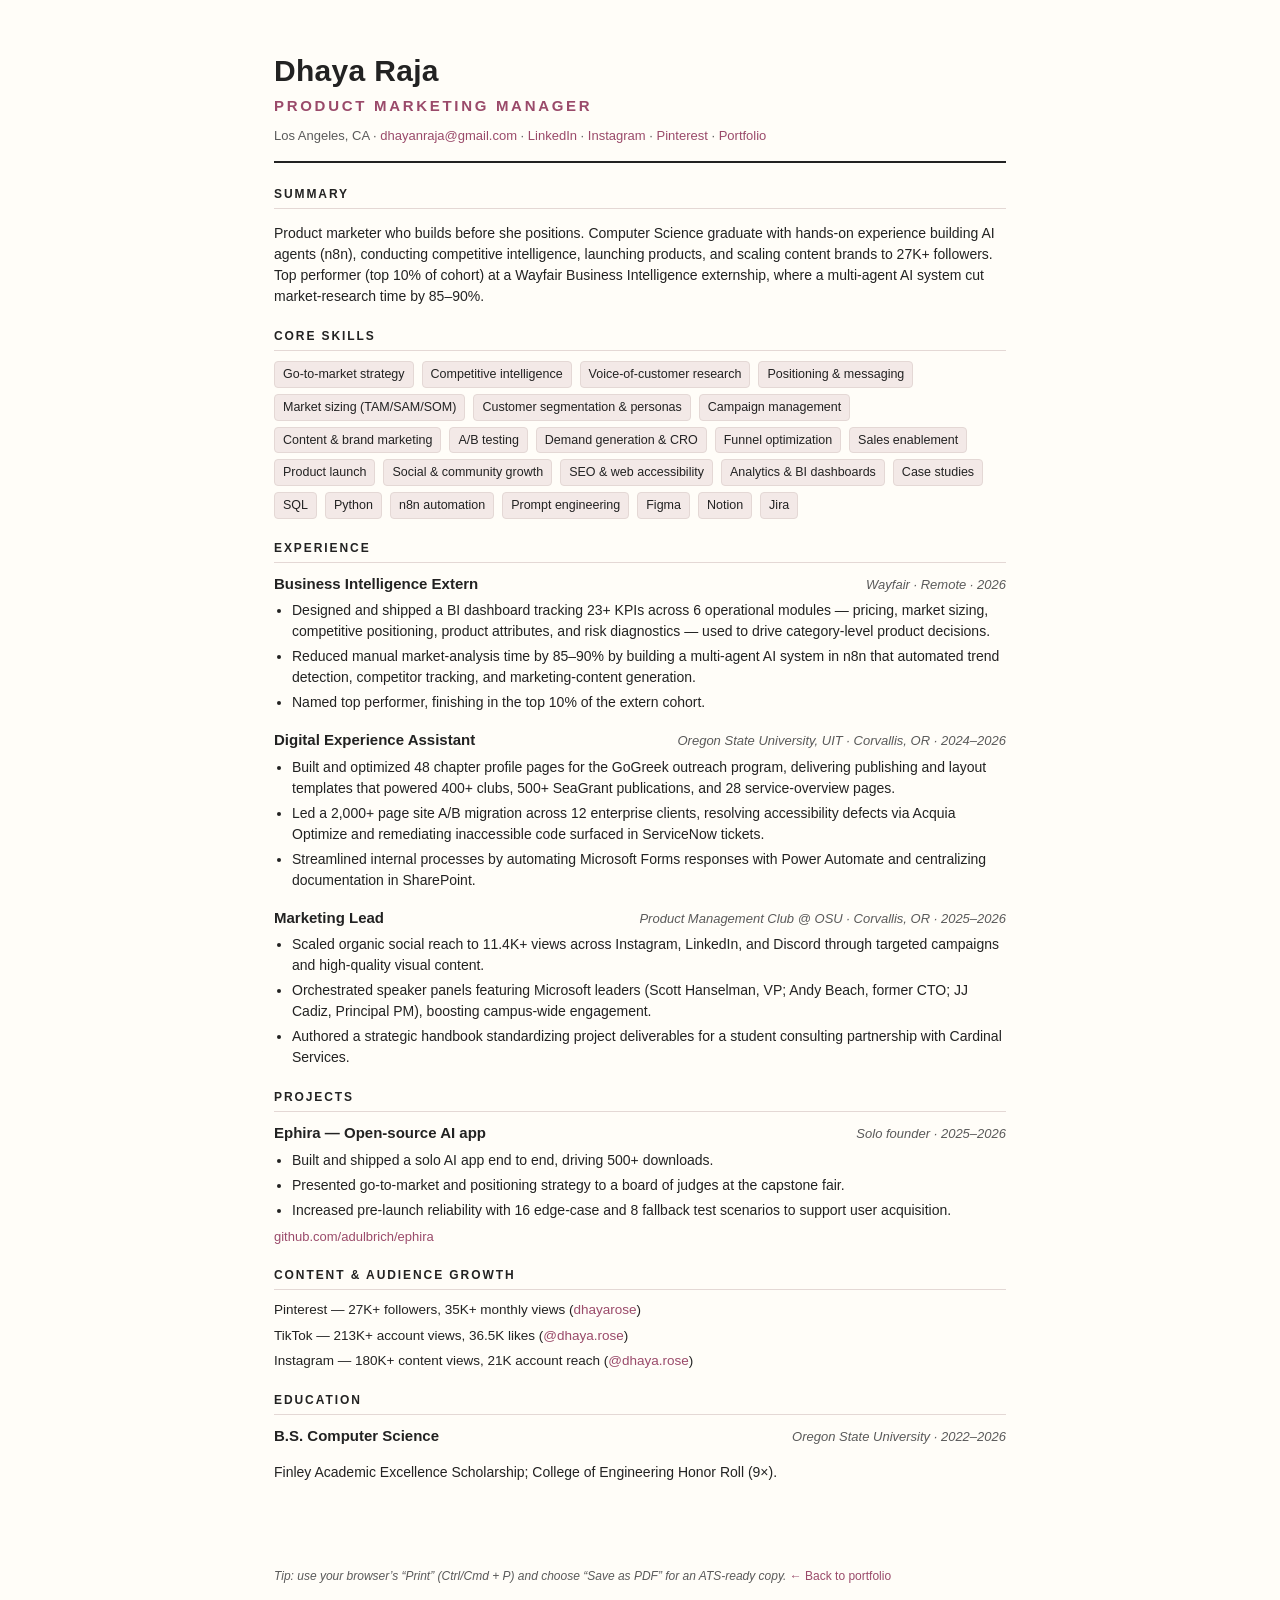
==== resume.html @ 9cce49da "Optimize portfolio: WebP assets, semantic text layer, SEO, resume page, mobile nav, fix typo" ====
<!doctype html>
<html lang="en">
<head>
<meta charset="UTF-8" />
<meta name="viewport" content="width=device-width, initial-scale=1.0" />
<title>Dhaya Raja — Résumé</title>
<meta name="description" content="Résumé of Dhaya Raja, Product Marketing Manager. CS graduate, AI-agent builder (n8n), competitive intelligence, and content growth to 27K+ followers. Los Angeles, CA." />
<meta name="robots" content="index,follow" />
<link rel="canonical" href="https://dhaya-portfolio-pi.vercel.app/resume.html" />
<link rel="icon" href="data:image/svg+xml,%3Csvg xmlns='http://www.w3.org/2000/svg' viewBox='0 0 32 32'%3E%3Crect width='32' height='32' rx='7' fill='%23bd999d'/%3E%3Ctext x='16' y='22' font-family='Georgia,serif' font-size='18' fill='%23fffdf8' text-anchor='middle'%3ED%3C/text%3E%3C/svg%3E" />
<link rel="stylesheet" href="resume.css?v=20260810a" />
</head>
<body>
  <main class="resume">
    <header class="resume__head">
      <h1>Dhaya Raja</h1>
      <p class="resume__title">Product Marketing Manager</p>
      <p class="resume__contact">
        Los Angeles, CA ·
        <a href="mailto:dhayanraja@gmail.com">dhayanraja@gmail.com</a> ·
        <a href="https://www.linkedin.com/in/dhaya-raja/" target="_blank" rel="noreferrer">LinkedIn</a> ·
        <a href="https://www.instagram.com/dhaya.rose" target="_blank" rel="noreferrer">Instagram</a> ·
        <a href="https://www.pinterest.com/dhayarose/" target="_blank" rel="noreferrer">Pinterest</a> ·
        <a href="index.html">Portfolio</a>
      </p>
    </header>

    <section>
      <h2>Summary</h2>
      <p>Product marketer who builds before she positions. Computer Science graduate with hands-on experience building AI agents (n8n), conducting competitive intelligence, launching products, and scaling content brands to 27K+ followers. Top performer (top 10% of cohort) at a Wayfair Business Intelligence externship, where a multi-agent AI system cut market-research time by 85–90%.</p>
    </section>

    <section>
      <h2>Core Skills</h2>
      <ul class="tags">
        <li>Go-to-market strategy</li><li>Competitive intelligence</li><li>Voice-of-customer research</li><li>Positioning &amp; messaging</li><li>Market sizing (TAM/SAM/SOM)</li><li>Customer segmentation &amp; personas</li><li>Campaign management</li><li>Content &amp; brand marketing</li><li>A/B testing</li><li>Demand generation &amp; CRO</li><li>Funnel optimization</li><li>Sales enablement</li><li>Product launch</li><li>Social &amp; community growth</li><li>SEO &amp; web accessibility</li><li>Analytics &amp; BI dashboards</li><li>Case studies</li><li>SQL</li><li>Python</li><li>n8n automation</li><li>Prompt engineering</li><li>Figma</li><li>Notion</li><li>Jira</li>
      </ul>
    </section>

    <section>
      <h2>Experience</h2>

      <article class="job">
        <div class="job__head"><h3>Business Intelligence Extern</h3><span class="job__meta">Wayfair · Remote · 2026</span></div>
        <ul>
          <li>Designed and shipped a BI dashboard tracking 23+ KPIs across 6 operational modules — pricing, market sizing, competitive positioning, product attributes, and risk diagnostics — used to drive category-level product decisions.</li>
          <li>Reduced manual market-analysis time by 85–90% by building a multi-agent AI system in n8n that automated trend detection, competitor tracking, and marketing-content generation.</li>
          <li>Named top performer, finishing in the top 10% of the extern cohort.</li>
        </ul>
      </article>

      <article class="job">
        <div class="job__head"><h3>Digital Experience Assistant</h3><span class="job__meta">Oregon State University, UIT · Corvallis, OR · 2024–2026</span></div>
        <ul>
          <li>Built and optimized 48 chapter profile pages for the GoGreek outreach program, delivering publishing and layout templates that powered 400+ clubs, 500+ SeaGrant publications, and 28 service-overview pages.</li>
          <li>Led a 2,000+ page site A/B migration across 12 enterprise clients, resolving accessibility defects via Acquia Optimize and remediating inaccessible code surfaced in ServiceNow tickets.</li>
          <li>Streamlined internal processes by automating Microsoft Forms responses with Power Automate and centralizing documentation in SharePoint.</li>
        </ul>
      </article>

      <article class="job">
        <div class="job__head"><h3>Marketing Lead</h3><span class="job__meta">Product Management Club @ OSU · Corvallis, OR · 2025–2026</span></div>
        <ul>
          <li>Scaled organic social reach to 11.4K+ views across Instagram, LinkedIn, and Discord through targeted campaigns and high-quality visual content.</li>
          <li>Orchestrated speaker panels featuring Microsoft leaders (Scott Hanselman, VP; Andy Beach, former CTO; JJ Cadiz, Principal PM), boosting campus-wide engagement.</li>
          <li>Authored a strategic handbook standardizing project deliverables for a student consulting partnership with Cardinal Services.</li>
        </ul>
      </article>
    </section>

    <section>
      <h2>Projects</h2>
      <article class="job">
        <div class="job__head"><h3>Ephira — Open-source AI app</h3><span class="job__meta">Solo founder · 2025–2026</span></div>
        <ul>
          <li>Built and shipped a solo AI app end to end, driving 500+ downloads.</li>
          <li>Presented go-to-market and positioning strategy to a board of judges at the capstone fair.</li>
          <li>Increased pre-launch reliability with 16 edge-case and 8 fallback test scenarios to support user acquisition.</li>
        </ul>
        <p class="job__link"><a href="https://github.com/adulbrich/ephira" target="_blank" rel="noreferrer">github.com/adulbrich/ephira</a></p>
      </article>
    </section>

    <section>
      <h2>Content &amp; Audience Growth</h2>
      <ul class="stats">
        <li>Pinterest — 27K+ followers, 35K+ monthly views (<a href="https://www.pinterest.com/dhayarose/" target="_blank" rel="noreferrer">dhayarose</a>)</li>
        <li>TikTok — 213K+ account views, 36.5K likes (<a href="https://www.instagram.com/dhaya.rose" target="_blank" rel="noreferrer">@dhaya.rose</a>)</li>
        <li>Instagram — 180K+ content views, 21K account reach (<a href="https://www.instagram.com/dhaya.rose" target="_blank" rel="noreferrer">@dhaya.rose</a>)</li>
      </ul>
    </section>

    <section>
      <h2>Education</h2>
      <div class="job__head"><h3>B.S. Computer Science</h3><span class="job__meta">Oregon State University · 2022–2026</span></div>
      <p>Finley Academic Excellence Scholarship; College of Engineering Honor Roll (9×).</p>
    </section>
  </main>

  <p class="print-hint">Tip: use your browser’s “Print” (Ctrl/Cmd + P) and choose “Save as PDF” for an ATS-ready copy. <a href="index.html">← Back to portfolio</a></p>
</body>
</html>
---- resume.css ----
:root{--ink:#222;--muted:#5a5a5a;--accent:#9a4a6a;--rule:#e4d8d5;--bg:#fffdf8}*,*::before,*::after{box-sizing:border-box}html{scroll-behavior:smooth}body{margin:0;background:var(--bg);color:var(--ink);font-family:'Helvetica Neue',Arial,'Liberation Sans',sans-serif;line-height:1.5;font-size:14px;-webkit-font-smoothing:antialiased}.resume{max-width:820px;margin:0 auto;padding:48px 44px 64px}a{color:var(--accent);text-decoration:none}a:hover{text-decoration:underline}.resume__head{border-bottom:2px solid var(--ink);padding-bottom:16px;margin-bottom:22px}.resume__head h1{font-size:30px;letter-spacing:.01em;margin:0 0 2px}.resume__title{margin:0 0 8px;font-size:15px;text-transform:uppercase;letter-spacing:.18em;color:var(--accent);font-weight:700}.resume__contact{margin:0;font-size:13px;color:var(--muted)}.resume__contact a{margin:0}section{margin-bottom:20px}h2{font-size:12px;letter-spacing:.16em;text-transform:uppercase;color:var(--ink);border-bottom:1px solid var(--rule);padding-bottom:5px;margin:0 0 10px}.job{margin-bottom:16px}.job__head{display:flex;justify-content:space-between;align-items:baseline;gap:16px;flex-wrap:wrap;margin-bottom:5px}.job__head h3{font-size:15px;margin:0}.job__meta{font-size:13px;color:var(--muted);font-style:italic;white-space:nowrap}.job ul{margin:4px 0 0;padding-left:18px}.job li{margin-bottom:4px}.job__link{margin:6px 0 0;font-size:13px}.tags{list-style:none;padding:0;margin:0;display:flex;flex-wrap:wrap;gap:6px 8px}.tags li{background:#f3e9e7;border:1px solid var(--rule);border-radius:4px;padding:3px 8px;font-size:12.5px}.stats{list-style:none;padding:0;margin:0}.stats li{margin-bottom:5px;font-size:13.5px}.print-hint{max-width:820px;margin:0 auto;padding:0 44px 48px;font-size:12px;color:var(--muted);font-style:italic}.print-hint a{font-style:normal}@media(max-width:640px){.resume{padding:32px 20px 48px}.resume__head h1{font-size:26px}.job__head{flex-direction:column;gap:2px}.job__meta{white-space:normal}.print-hint{padding:0 20px 40px}}@media print{body{background:#fff}.print-hint{display:none}.resume{padding:0 0 24px;max-width:none}.job__head h3{font-size:14px}a{color:var(--ink)}}
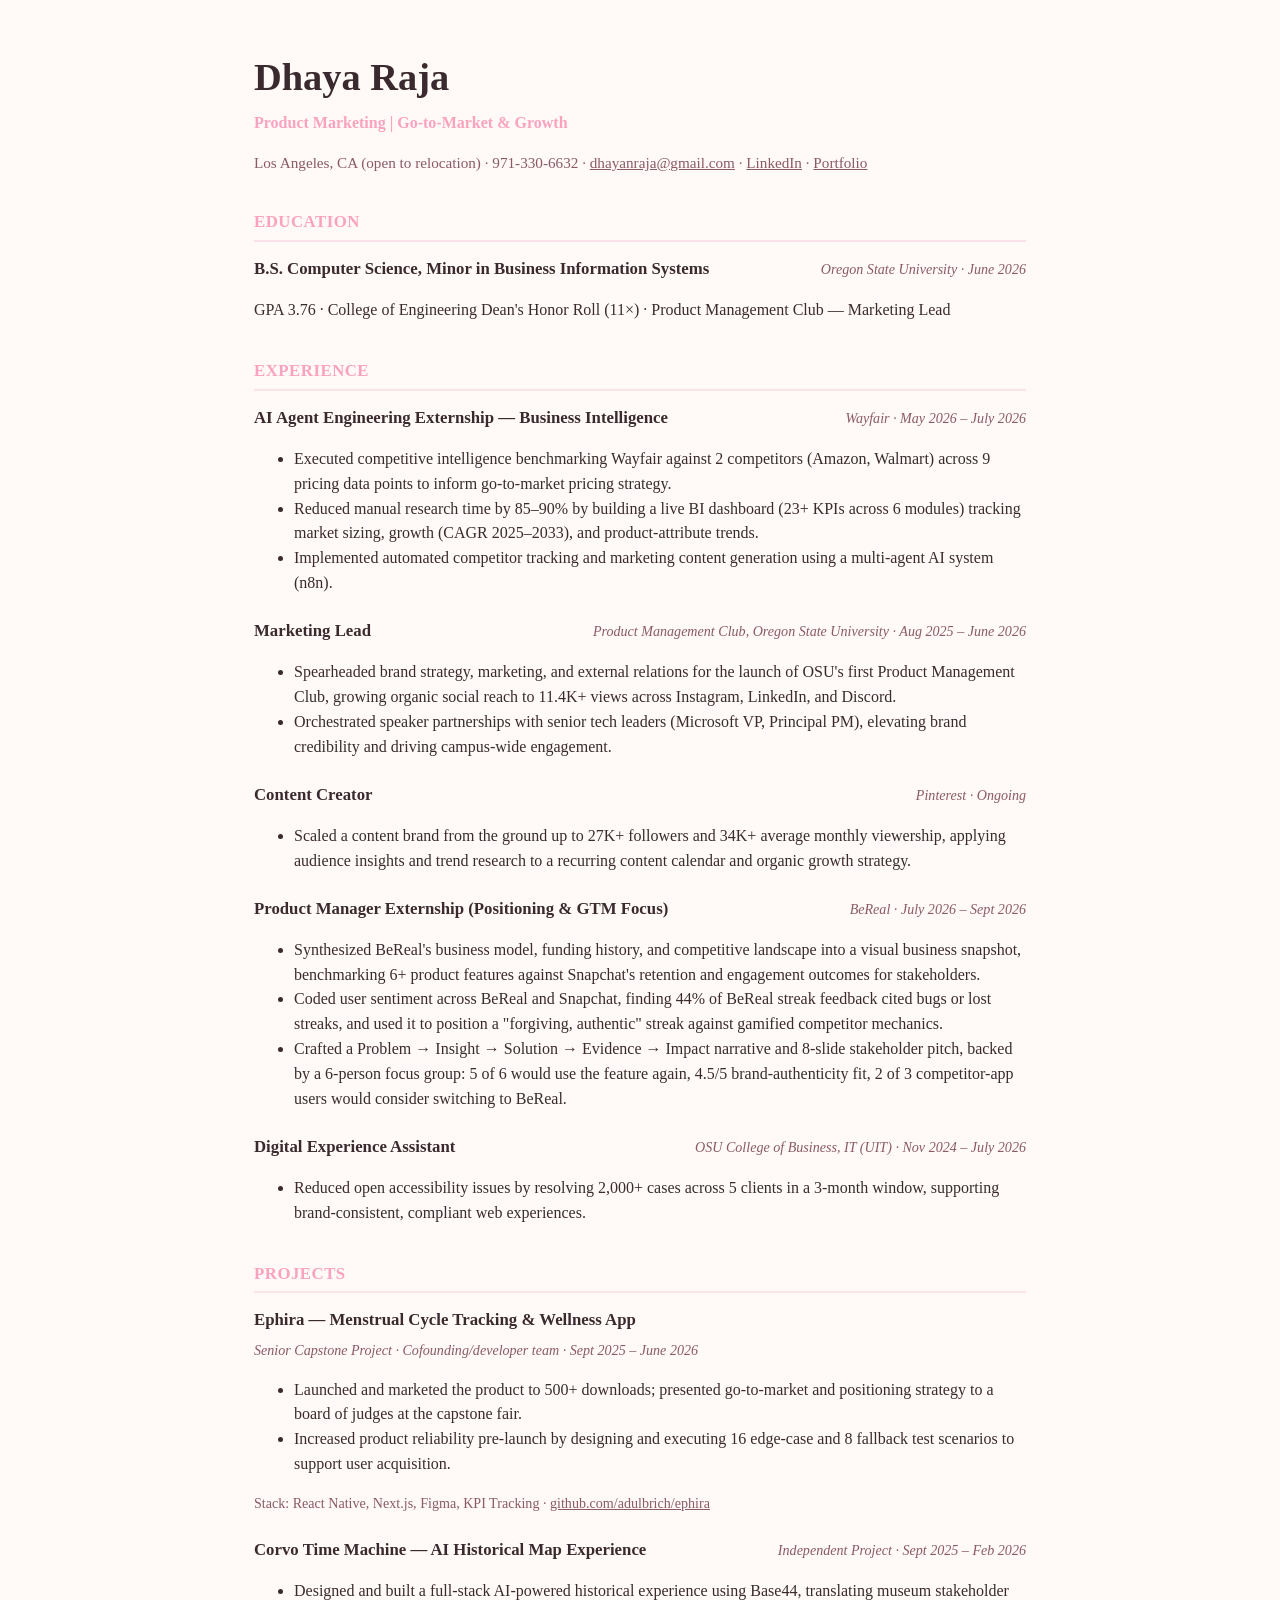
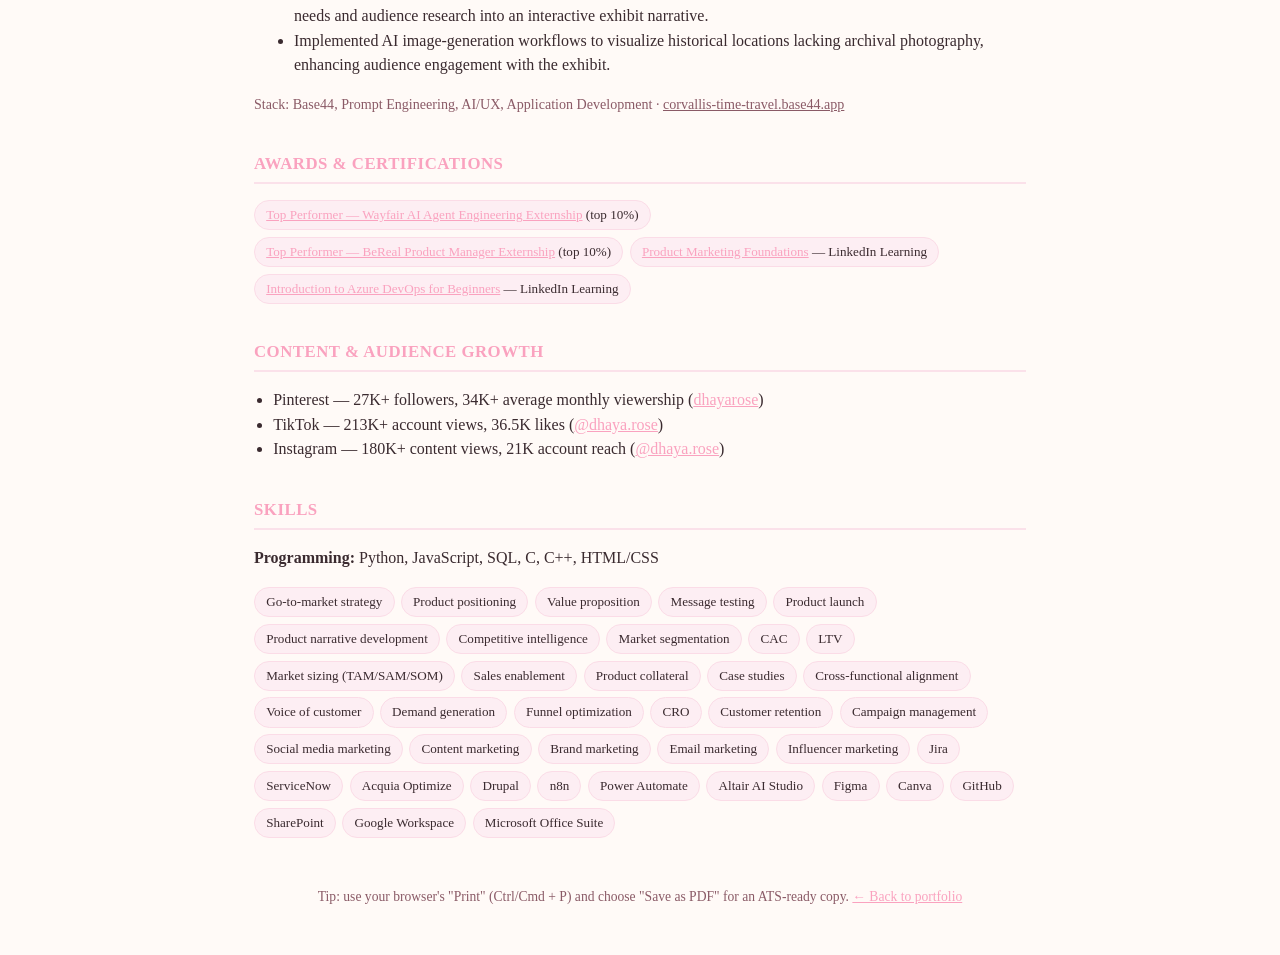
==== commit 83052697: "Update portfolio: 5-frame menu, palette, case studies" ====
--- a/resume.html
+++ b/resume.html
@@ -3,100 +3,117 @@
 <head>
 <meta charset="UTF-8" />
 <meta name="viewport" content="width=device-width, initial-scale=1.0" />
-<title>Dhaya Raja — Résumé</title>
+<title>Dhaya Raja - Résumé</title>
 <meta name="description" content="Résumé of Dhaya Raja, Product Marketing Manager. CS graduate, AI-agent builder (n8n), competitive intelligence, and content growth to 27K+ followers. Los Angeles, CA." />
-<meta name="robots" content="index,follow" />
-<link rel="canonical" href="https://dhaya-portfolio-pi.vercel.app/resume.html" />
-<link rel="icon" href="data:image/svg+xml,%3Csvg xmlns='http://www.w3.org/2000/svg' viewBox='0 0 32 32'%3E%3Crect width='32' height='32' rx='7' fill='%23bd999d'/%3E%3Ctext x='16' y='22' font-family='Georgia,serif' font-size='18' fill='%23fffdf8' text-anchor='middle'%3ED%3C/text%3E%3C/svg%3E" />
-<link rel="stylesheet" href="resume.css?v=20260810a" />
+<link rel="icon" href="data:image/svg+xml,%3Csvg xmlns='http://www.w3.org/2000/svg' viewBox='0 0 32 32'%3E%3Crect width='32' height='32' rx='7' fill='%23FAA2BF'/%3E%3Ctext x='16' y='22' font-family='Georgia,serif' font-size='18' fill='%23fffdf8' text-anchor='middle'%3ED%3C/text%3E%3C/svg%3E" />
+<link rel="stylesheet" href="resume.css?v=1" />
 </head>
 <body>
-  <main class="resume">
-    <header class="resume__head">
-      <h1>Dhaya Raja</h1>
-      <p class="resume__title">Product Marketing Manager</p>
-      <p class="resume__contact">
-        Los Angeles, CA ·
-        <a href="mailto:dhayanraja@gmail.com">dhayanraja@gmail.com</a> ·
-        <a href="https://www.linkedin.com/in/dhaya-raja/" target="_blank" rel="noreferrer">LinkedIn</a> ·
-        <a href="https://www.instagram.com/dhaya.rose" target="_blank" rel="noreferrer">Instagram</a> ·
-        <a href="https://www.pinterest.com/dhayarose/" target="_blank" rel="noreferrer">Pinterest</a> ·
-        <a href="index.html">Portfolio</a>
-      </p>
-    </header>
+<main class="resume">
+  <header class="resume__head">
+    <h1>Dhaya Raja</h1>
+    <p class="resume__title">Product Marketing | Go-to-Market &amp; Growth</p>
+    <p class="resume__contact">
+      Los Angeles, CA (open to relocation) ·
+      971-330-6632 ·
+      <a href="mailto:dhayanraja@gmail.com">dhayanraja@gmail.com</a> ·
+      <a href="https://www.linkedin.com/in/dhaya-raja/" target="_blank" rel="noreferrer">LinkedIn</a> ·
+      <a href="index.html">Portfolio</a>
+    </p>
+  </header>
 
-    <section>
-      <h2>Summary</h2>
-      <p>Product marketer who builds before she positions. Computer Science graduate with hands-on experience building AI agents (n8n), conducting competitive intelligence, launching products, and scaling content brands to 27K+ followers. Top performer (top 10% of cohort) at a Wayfair Business Intelligence externship, where a multi-agent AI system cut market-research time by 85–90%.</p>
-    </section>
+  <section>
+    <h2>Education</h2>
+    <div class="job__head"><h3>B.S. Computer Science, Minor in Business Information Systems</h3><span class="job__meta">Oregon State University · June 2026</span></div>
+    <p>GPA 3.76 · College of Engineering Dean's Honor Roll (11×) · Product Management Club — Marketing Lead</p>
+  </section>
 
-    <section>
-      <h2>Core Skills</h2>
-      <ul class="tags">
-        <li>Go-to-market strategy</li><li>Competitive intelligence</li><li>Voice-of-customer research</li><li>Positioning &amp; messaging</li><li>Market sizing (TAM/SAM/SOM)</li><li>Customer segmentation &amp; personas</li><li>Campaign management</li><li>Content &amp; brand marketing</li><li>A/B testing</li><li>Demand generation &amp; CRO</li><li>Funnel optimization</li><li>Sales enablement</li><li>Product launch</li><li>Social &amp; community growth</li><li>SEO &amp; web accessibility</li><li>Analytics &amp; BI dashboards</li><li>Case studies</li><li>SQL</li><li>Python</li><li>n8n automation</li><li>Prompt engineering</li><li>Figma</li><li>Notion</li><li>Jira</li>
+  <section>
+    <h2>Experience</h2>
+    <article class="job">
+      <div class="job__head"><h3>AI Agent Engineering Externship — Business Intelligence</h3><span class="job__meta">Wayfair · May 2026 – July 2026</span></div>
+      <ul>
+        <li>Executed competitive intelligence benchmarking Wayfair against 2 competitors (Amazon, Walmart) across 9 pricing data points to inform go-to-market pricing strategy.</li>
+        <li>Reduced manual research time by 85–90% by building a live BI dashboard (23+ KPIs across 6 modules) tracking market sizing, growth (CAGR 2025–2033), and product-attribute trends.</li>
+        <li>Implemented automated competitor tracking and marketing content generation using a multi-agent AI system (n8n).</li>
       </ul>
-    </section>
+    </article>
+    <article class="job">
+      <div class="job__head"><h3>Marketing Lead</h3><span class="job__meta">Product Management Club, Oregon State University · Aug 2025 – June 2026</span></div>
+      <ul>
+        <li>Spearheaded brand strategy, marketing, and external relations for the launch of OSU's first Product Management Club, growing organic social reach to 11.4K+ views across Instagram, LinkedIn, and Discord.</li>
+        <li>Orchestrated speaker partnerships with senior tech leaders (Microsoft VP, Principal PM), elevating brand credibility and driving campus-wide engagement.</li>
+      </ul>
+    </article>
+    <article class="job">
+      <div class="job__head"><h3>Content Creator</h3><span class="job__meta">Pinterest · Ongoing</span></div>
+      <ul>
+        <li>Scaled a content brand from the ground up to 27K+ followers and 34K+ average monthly viewership, applying audience insights and trend research to a recurring content calendar and organic growth strategy.</li>
+      </ul>
+    </article>
+    <article class="job">
+      <div class="job__head"><h3>Product Manager Externship (Positioning &amp; GTM Focus)</h3><span class="job__meta">BeReal · July 2026 – Sept 2026</span></div>
+      <ul>
+        <li>Synthesized BeReal's business model, funding history, and competitive landscape into a visual business snapshot, benchmarking 6+ product features against Snapchat's retention and engagement outcomes for stakeholders.</li>
+        <li>Coded user sentiment across BeReal and Snapchat, finding 44% of BeReal streak feedback cited bugs or lost streaks, and used it to position a "forgiving, authentic" streak against gamified competitor mechanics.</li>
+        <li>Crafted a Problem → Insight → Solution → Evidence → Impact narrative and 8-slide stakeholder pitch, backed by a 6-person focus group: 5 of 6 would use the feature again, 4.5/5 brand-authenticity fit, 2 of 3 competitor-app users would consider switching to BeReal.</li>
+      </ul>
+    </article>
+    <article class="job">
+      <div class="job__head"><h3>Digital Experience Assistant</h3><span class="job__meta">OSU College of Business, IT (UIT) · Nov 2024 – July 2026</span></div>
+      <ul>
+        <li>Reduced open accessibility issues by resolving 2,000+ cases across 5 clients in a 3-month window, supporting brand-consistent, compliant web experiences.</li>
+      </ul>
+    </article>
+  </section>
 
-    <section>
-      <h2>Experience</h2>
+  <section>
+    <h2>Projects</h2>
+    <article class="job">
+      <div class="job__head"><h3>Ephira — Menstrual Cycle Tracking &amp; Wellness App</h3><span class="job__meta">Senior Capstone Project · Cofounding/developer team · Sept 2025 – June 2026</span></div>
+      <ul>
+        <li>Launched and marketed the product to 500+ downloads; presented go-to-market and positioning strategy to a board of judges at the capstone fair.</li>
+        <li>Increased product reliability pre-launch by designing and executing 16 edge-case and 8 fallback test scenarios to support user acquisition.</li>
+      </ul>
+      <p class="job__link">Stack: React Native, Next.js, Figma, KPI Tracking · <a href="https://github.com/adulbrich/ephira" target="_blank" rel="noreferrer">github.com/adulbrich/ephira</a></p>
+    </article>
+    <article class="job">
+      <div class="job__head"><h3>Corvo Time Machine — AI Historical Map Experience</h3><span class="job__meta">Independent Project · Sept 2025 – Feb 2026</span></div>
+      <ul>
+        <li>Designed and built a full-stack AI-powered historical experience using Base44, translating museum stakeholder needs and audience research into an interactive exhibit narrative.</li>
+        <li>Implemented AI image-generation workflows to visualize historical locations lacking archival photography, enhancing audience engagement with the exhibit.</li>
+      </ul>
+      <p class="job__link">Stack: Base44, Prompt Engineering, AI/UX, Application Development · <a href="https://corvallis-time-travel.base44.app/" target="_blank" rel="noreferrer">corvallis-time-travel.base44.app</a></p>
+    </article>
+  </section>
 
-      <article class="job">
-        <div class="job__head"><h3>Business Intelligence Extern</h3><span class="job__meta">Wayfair · Remote · 2026</span></div>
-        <ul>
-          <li>Designed and shipped a BI dashboard tracking 23+ KPIs across 6 operational modules — pricing, market sizing, competitive positioning, product attributes, and risk diagnostics — used to drive category-level product decisions.</li>
-          <li>Reduced manual market-analysis time by 85–90% by building a multi-agent AI system in n8n that automated trend detection, competitor tracking, and marketing-content generation.</li>
-          <li>Named top performer, finishing in the top 10% of the extern cohort.</li>
-        </ul>
-      </article>
+  <section>
+    <h2>Awards &amp; Certifications</h2>
+    <ul class="tags">
+      <li><a href="https://www.linkedin.com/in/dhaya-raja/overlay/Honor/658389498/treasury/?profileId=ACoAAExFeaMBlNMJWVlWC380Xa6BsdCtLLYs_tY" target="_blank" rel="noreferrer">Top Performer — Wayfair AI Agent Engineering Externship</a> (top 10%)</li>
+      <li><a href="https://www.linkedin.com/in/dhaya-raja/overlay/Honor/561126169/treasury/?profileId=ACoAAExFeaMBlNMJWVlWC380Xa6BsdCtLLYs_tY" target="_blank" rel="noreferrer">Top Performer — BeReal Product Manager Externship</a> (top 10%)</li>
+      <li><a href="https://www.linkedin.com/learning/certificates/3ba65bd7d02515e720389f145e00dbd5ae3d10002f803e74bf218c44119ad53c/" target="_blank" rel="noreferrer">Product Marketing Foundations</a> — LinkedIn Learning</li>
+      <li><a href="https://www.linkedin.com/learning/certificates/7f82f67b9a9becf2f17673cdb1bb114f5698f81d82094bac6698a4f31960971c/" target="_blank" rel="noreferrer">Introduction to Azure DevOps for Beginners</a> — LinkedIn Learning</li>
+    </ul>
+  </section>
 
-      <article class="job">
-        <div class="job__head"><h3>Digital Experience Assistant</h3><span class="job__meta">Oregon State University, UIT · Corvallis, OR · 2024–2026</span></div>
-        <ul>
-          <li>Built and optimized 48 chapter profile pages for the GoGreek outreach program, delivering publishing and layout templates that powered 400+ clubs, 500+ SeaGrant publications, and 28 service-overview pages.</li>
-          <li>Led a 2,000+ page site A/B migration across 12 enterprise clients, resolving accessibility defects via Acquia Optimize and remediating inaccessible code surfaced in ServiceNow tickets.</li>
-          <li>Streamlined internal processes by automating Microsoft Forms responses with Power Automate and centralizing documentation in SharePoint.</li>
-        </ul>
-      </article>
+  <section>
+    <h2>Content &amp; Audience Growth</h2>
+    <ul class="stats">
+      <li>Pinterest — 27K+ followers, 34K+ average monthly viewership (<a href="https://www.pinterest.com/dhayarose/" target="_blank" rel="noreferrer">dhayarose</a>)</li>
+      <li>TikTok — 213K+ account views, 36.5K likes (<a href="https://www.instagram.com/dhaya.rose" target="_blank" rel="noreferrer">@dhaya.rose</a>)</li>
+      <li>Instagram — 180K+ content views, 21K account reach (<a href="https://www.instagram.com/dhaya.rose" target="_blank" rel="noreferrer">@dhaya.rose</a>)</li>
+    </ul>
+  </section>
 
-      <article class="job">
-        <div class="job__head"><h3>Marketing Lead</h3><span class="job__meta">Product Management Club @ OSU · Corvallis, OR · 2025–2026</span></div>
-        <ul>
-          <li>Scaled organic social reach to 11.4K+ views across Instagram, LinkedIn, and Discord through targeted campaigns and high-quality visual content.</li>
-          <li>Orchestrated speaker panels featuring Microsoft leaders (Scott Hanselman, VP; Andy Beach, former CTO; JJ Cadiz, Principal PM), boosting campus-wide engagement.</li>
-          <li>Authored a strategic handbook standardizing project deliverables for a student consulting partnership with Cardinal Services.</li>
-        </ul>
-      </article>
-    </section>
-
-    <section>
-      <h2>Projects</h2>
-      <article class="job">
-        <div class="job__head"><h3>Ephira — Open-source AI app</h3><span class="job__meta">Solo founder · 2025–2026</span></div>
-        <ul>
-          <li>Built and shipped a solo AI app end to end, driving 500+ downloads.</li>
-          <li>Presented go-to-market and positioning strategy to a board of judges at the capstone fair.</li>
-          <li>Increased pre-launch reliability with 16 edge-case and 8 fallback test scenarios to support user acquisition.</li>
-        </ul>
-        <p class="job__link"><a href="https://github.com/adulbrich/ephira" target="_blank" rel="noreferrer">github.com/adulbrich/ephira</a></p>
-      </article>
-    </section>
-
-    <section>
-      <h2>Content &amp; Audience Growth</h2>
-      <ul class="stats">
-        <li>Pinterest — 27K+ followers, 35K+ monthly views (<a href="https://www.pinterest.com/dhayarose/" target="_blank" rel="noreferrer">dhayarose</a>)</li>
-        <li>TikTok — 213K+ account views, 36.5K likes (<a href="https://www.instagram.com/dhaya.rose" target="_blank" rel="noreferrer">@dhaya.rose</a>)</li>
-        <li>Instagram — 180K+ content views, 21K account reach (<a href="https://www.instagram.com/dhaya.rose" target="_blank" rel="noreferrer">@dhaya.rose</a>)</li>
-      </ul>
-    </section>
-
-    <section>
-      <h2>Education</h2>
-      <div class="job__head"><h3>B.S. Computer Science</h3><span class="job__meta">Oregon State University · 2022–2026</span></div>
-      <p>Finley Academic Excellence Scholarship; College of Engineering Honor Roll (9×).</p>
-    </section>
-  </main>
-
-  <p class="print-hint">Tip: use your browser’s “Print” (Ctrl/Cmd + P) and choose “Save as PDF” for an ATS-ready copy. <a href="index.html">← Back to portfolio</a></p>
+  <section>
+    <h2>Skills</h2>
+    <p><strong>Programming:</strong> Python, JavaScript, SQL, C, C++, HTML/CSS</p>
+    <ul class="tags">
+      <li>Go-to-market strategy</li><li>Product positioning</li><li>Value proposition</li><li>Message testing</li><li>Product launch</li><li>Product narrative development</li><li>Competitive intelligence</li><li>Market segmentation</li><li>CAC</li><li>LTV</li><li>Market sizing (TAM/SAM/SOM)</li><li>Sales enablement</li><li>Product collateral</li><li>Case studies</li><li>Cross-functional alignment</li><li>Voice of customer</li><li>Demand generation</li><li>Funnel optimization</li><li>CRO</li><li>Customer retention</li><li>Campaign management</li><li>Social media marketing</li><li>Content marketing</li><li>Brand marketing</li><li>Email marketing</li><li>Influencer marketing</li><li>Jira</li><li>ServiceNow</li><li>Acquia Optimize</li><li>Drupal</li><li>n8n</li><li>Power Automate</li><li>Altair AI Studio</li><li>Figma</li><li>Canva</li><li>GitHub</li><li>SharePoint</li><li>Google Workspace</li><li>Microsoft Office Suite</li>
+    </ul>
+  </section>
+</main>
+<p class="print-hint">Tip: use your browser's "Print" (Ctrl/Cmd + P) and choose "Save as PDF" for an ATS-ready copy. <a href="index.html">← Back to portfolio</a></p>
 </body>
 </html>
--- a/resume.css
+++ b/resume.css
@@ -1 +1,21 @@
-:root{--ink:#222;--muted:#5a5a5a;--accent:#9a4a6a;--rule:#e4d8d5;--bg:#fffdf8}*,*::before,*::after{box-sizing:border-box}html{scroll-behavior:smooth}body{margin:0;background:var(--bg);color:var(--ink);font-family:'Helvetica Neue',Arial,'Liberation Sans',sans-serif;line-height:1.5;font-size:14px;-webkit-font-smoothing:antialiased}.resume{max-width:820px;margin:0 auto;padding:48px 44px 64px}a{color:var(--accent);text-decoration:none}a:hover{text-decoration:underline}.resume__head{border-bottom:2px solid var(--ink);padding-bottom:16px;margin-bottom:22px}.resume__head h1{font-size:30px;letter-spacing:.01em;margin:0 0 2px}.resume__title{margin:0 0 8px;font-size:15px;text-transform:uppercase;letter-spacing:.18em;color:var(--accent);font-weight:700}.resume__contact{margin:0;font-size:13px;color:var(--muted)}.resume__contact a{margin:0}section{margin-bottom:20px}h2{font-size:12px;letter-spacing:.16em;text-transform:uppercase;color:var(--ink);border-bottom:1px solid var(--rule);padding-bottom:5px;margin:0 0 10px}.job{margin-bottom:16px}.job__head{display:flex;justify-content:space-between;align-items:baseline;gap:16px;flex-wrap:wrap;margin-bottom:5px}.job__head h3{font-size:15px;margin:0}.job__meta{font-size:13px;color:var(--muted);font-style:italic;white-space:nowrap}.job ul{margin:4px 0 0;padding-left:18px}.job li{margin-bottom:4px}.job__link{margin:6px 0 0;font-size:13px}.tags{list-style:none;padding:0;margin:0;display:flex;flex-wrap:wrap;gap:6px 8px}.tags li{background:#f3e9e7;border:1px solid var(--rule);border-radius:4px;padding:3px 8px;font-size:12.5px}.stats{list-style:none;padding:0;margin:0}.stats li{margin-bottom:5px;font-size:13.5px}.print-hint{max-width:820px;margin:0 auto;padding:0 44px 48px;font-size:12px;color:var(--muted);font-style:italic}.print-hint a{font-style:normal}@media(max-width:640px){.resume{padding:32px 20px 48px}.resume__head h1{font-size:26px}.job__head{flex-direction:column;gap:2px}.job__meta{white-space:normal}.print-hint{padding:0 20px 40px}}@media print{body{background:#fff}.print-hint{display:none}.resume{padding:0 0 24px;max-width:none}.job__head h3{font-size:14px}a{color:var(--ink)}}
+:root{--accent:#FAA2BF;--ink:#3a2a2f;--muted:#8a5a66}
+*{box-sizing:border-box}
+body{margin:0;font-family:Georgia,serif;color:var(--ink);background:#fffaf7;line-height:1.55}
+.resume{max-width:820px;margin:0 auto;padding:3rem 1.5rem 2rem}
+.resume__head h1{margin:0;font-size:2.4rem}
+.resume__title{color:var(--accent);font-weight:bold;margin:.2rem 0}
+.resume__contact{color:var(--muted);font-size:.95rem}
+.resume__contact a{color:var(--muted)}
+h2{color:var(--accent);border-bottom:2px solid #fbe1ea;padding-bottom:.3rem;margin-top:2.2rem;letter-spacing:.03em;text-transform:uppercase;font-size:1.05rem}
+.job{margin-bottom:1.4rem}
+.job__head{display:flex;justify-content:space-between;flex-wrap:wrap;align-items:baseline;gap:.4rem}
+.job__head h3{margin:0;font-size:1.05rem}
+.job__meta{color:var(--muted);font-size:.88rem;font-style:italic}
+.job__link{font-size:.88rem;color:var(--muted)}
+.job__link a{color:var(--muted)}
+ul.tags{list-style:none;padding:0;display:flex;flex-wrap:wrap;gap:.4rem}
+ul.tags li{background:#fdeef3;border:1px solid #fbdce7;border-radius:999px;padding:.25rem .7rem;font-size:.82rem}
+ul.stats{padding-left:1.2rem}
+a{color:var(--accent)}
+.print-hint{max-width:820px;margin:0 auto 3rem;padding:0 1.5rem;font-size:.85rem;color:var(--muted);text-align:center}
+@media print{.print-hint{display:none}body{background:#fff}}
